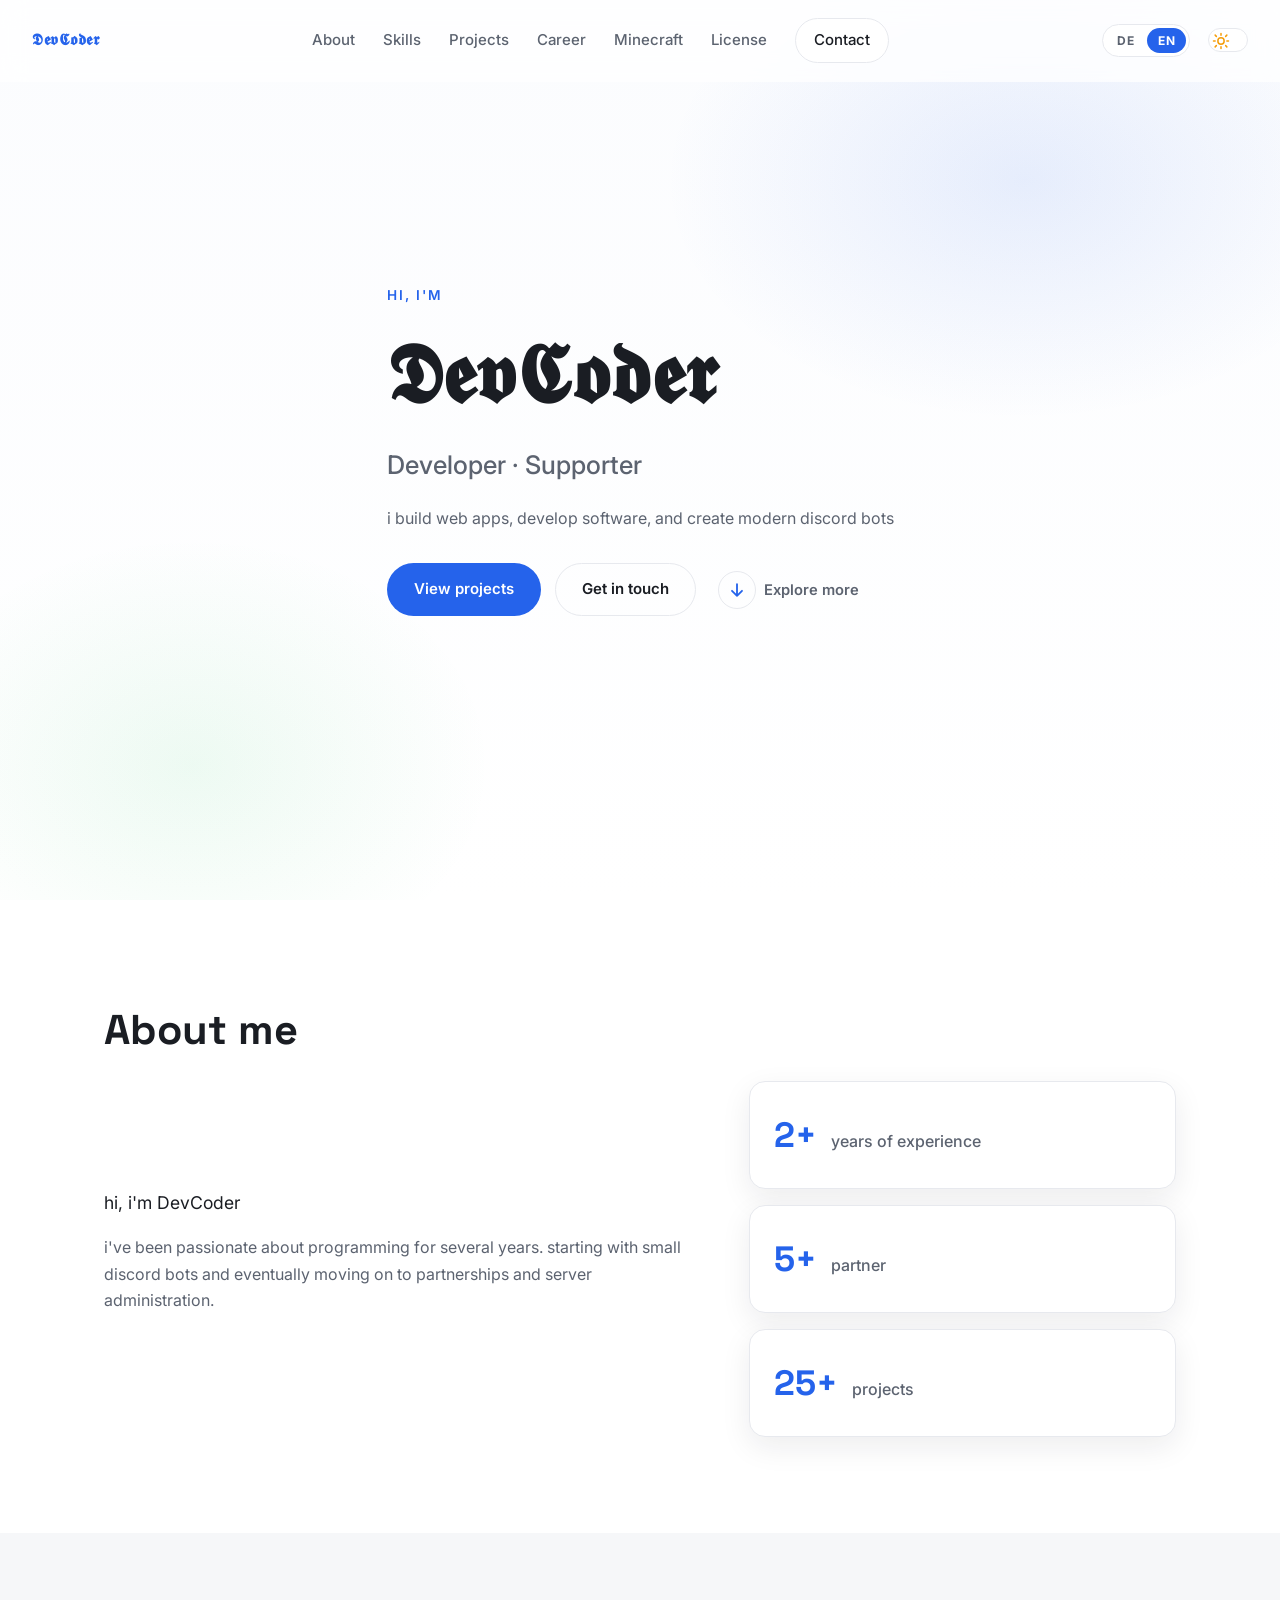
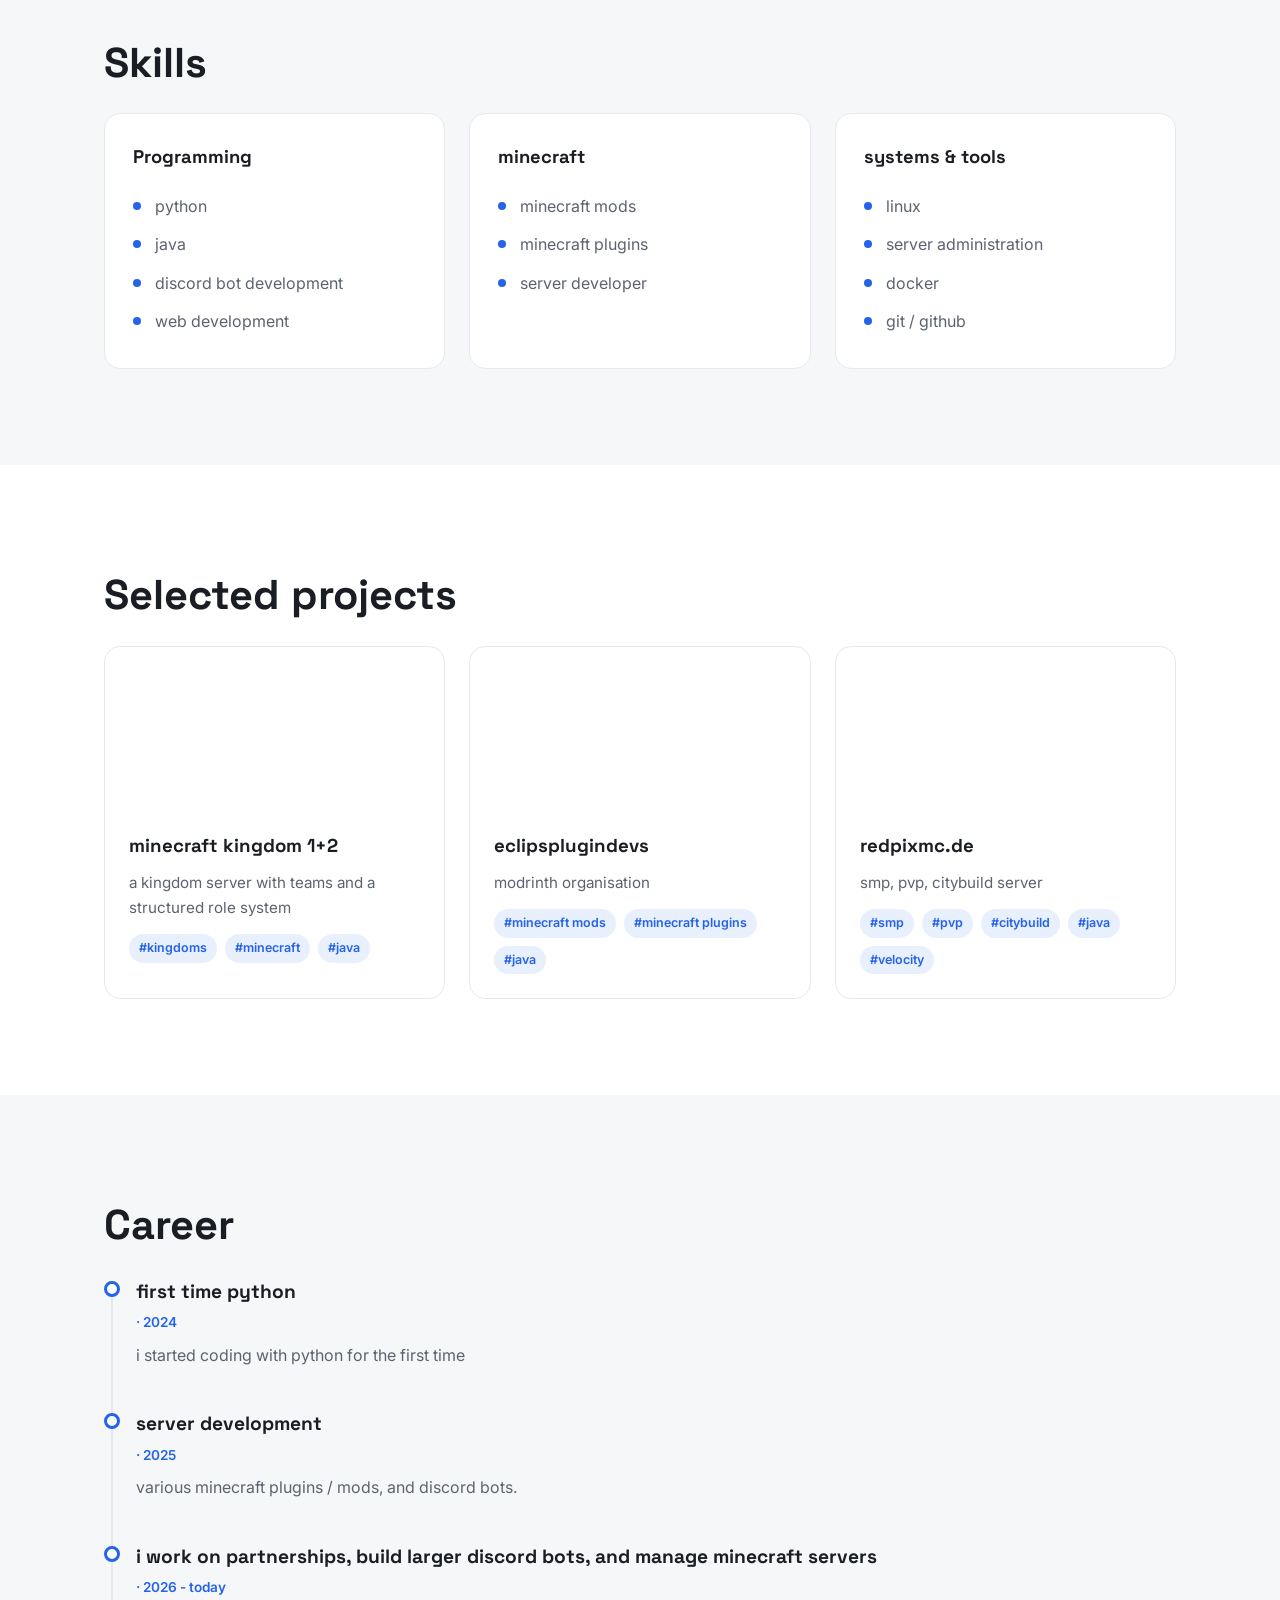
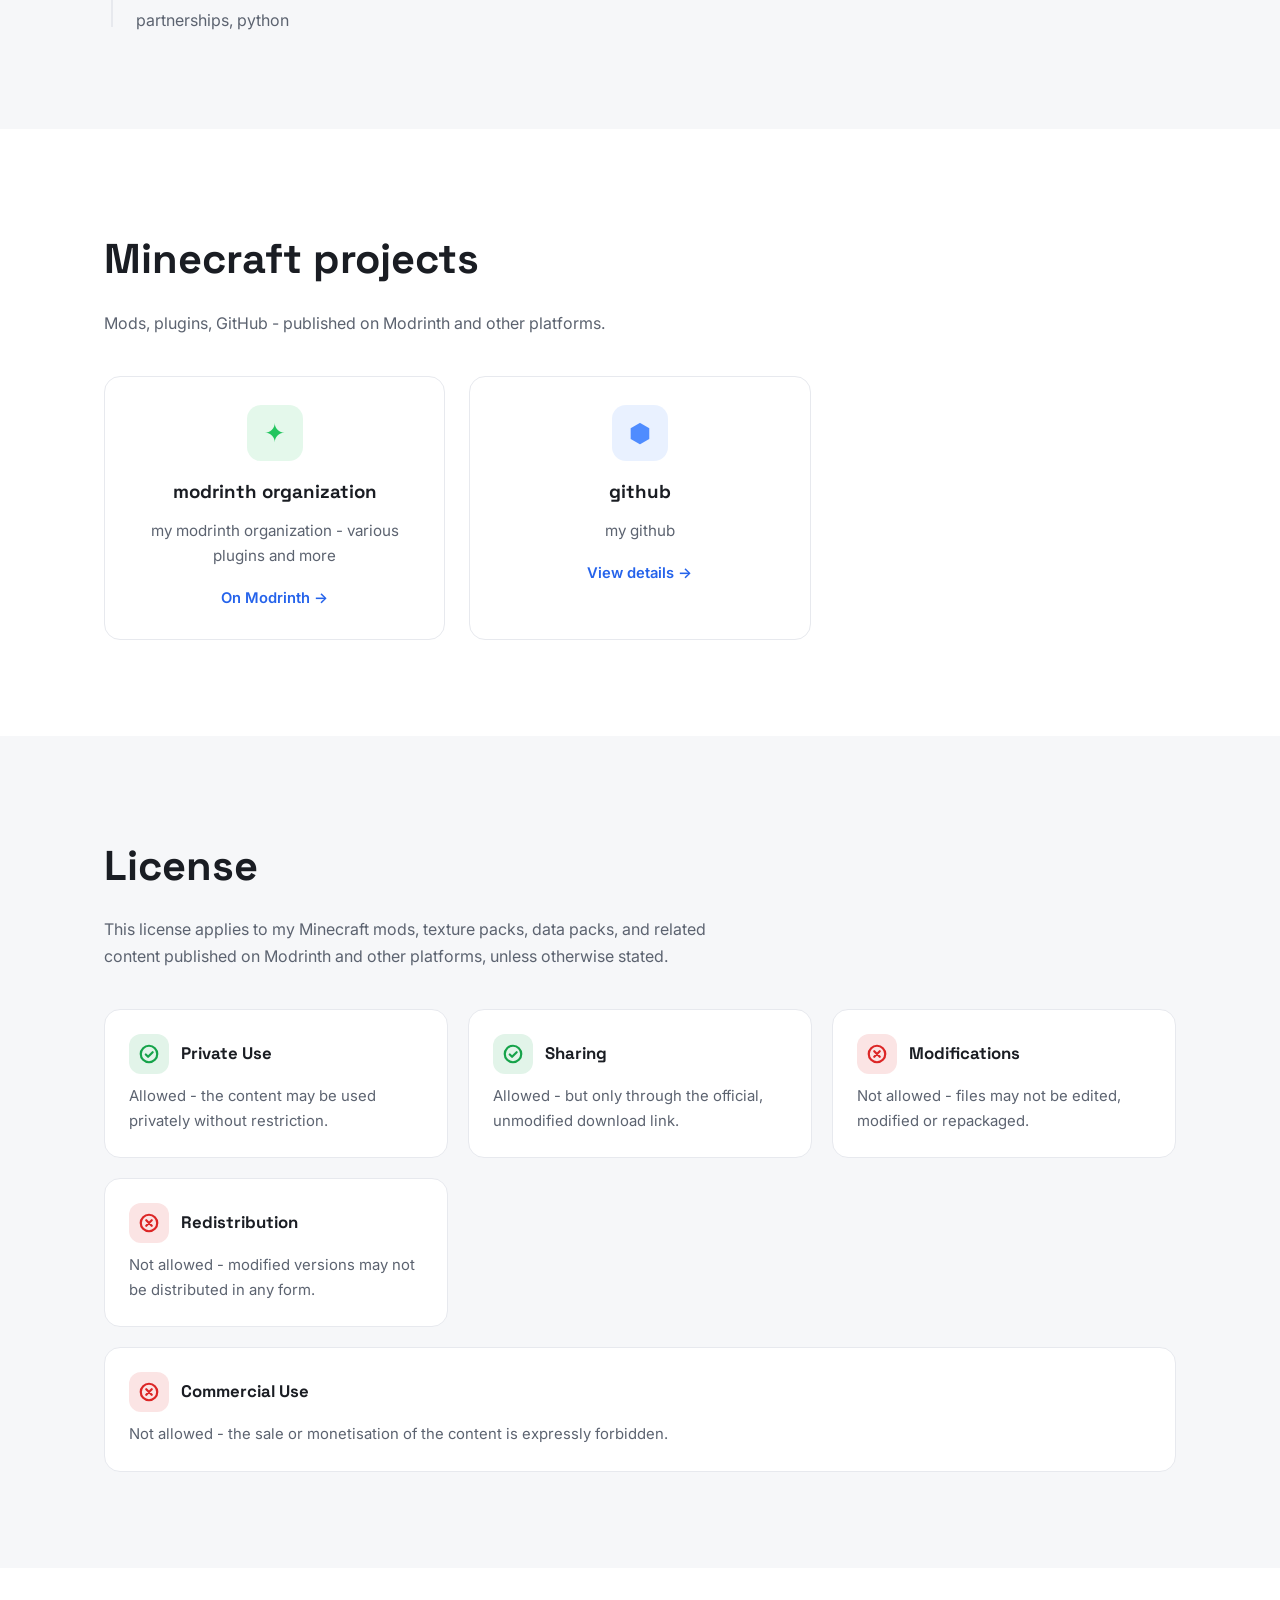
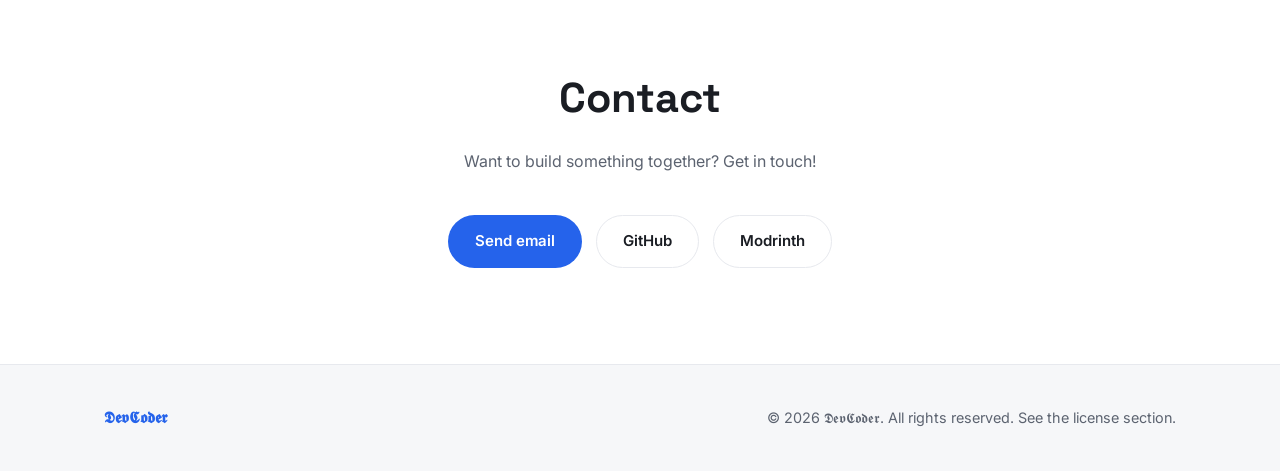
==== index.html @ bc1fdaef "Add files via upload" ====
<!DOCTYPE html>
<html lang="de">
<head>
  <meta charset="UTF-8" />
  <meta name="viewport" content="width=device-width, initial-scale=1.0" />
  <meta name="description" content="Portfolio eines Entwicklers – Web- & Software-Entwicklung, Minecraft-Modifikationen und mehr." />
  <meta name="theme-color" content="#2563eb" media="(prefers-color-scheme: light)" />
  <meta name="theme-color" content="#0b0e14" media="(prefers-color-scheme: dark)" />
  <title>DevCoder · Portfolio</title>
  <link rel="icon" type="image/svg+xml" href="favicon.svg" />
  <link rel="preconnect" href="https://fonts.googleapis.com" />
  <link rel="preconnect" href="https://fonts.gstatic.com" crossorigin />
  <link href="https://fonts.googleapis.com/css2?family=Inter:wght@400;500;600;700&family=Space+Grotesk:wght@500;700&display=swap" rel="stylesheet" />
  <link rel="stylesheet" href="styles.css" />
</head>
<body>

  <!-- ===== Navigationsleiste ===== -->
  <header class="nav" id="nav">
    <a href="#home" class="nav__logo" id="logo"></a>

    <nav class="nav__links" id="navLinks" aria-label="Hauptnavigation">
      <!-- Links werden von app.js generiert -->
    </nav>

    <div class="nav__right">
      <!-- Sprachumschalter (Optionen aus data.js) -->
      <div class="lang" id="langSwitch" role="group" aria-label="Sprache wählen"></div>
      <!-- Dark-Mode-Schalter -->
      <button class="theme" id="themeToggle" aria-label="Dark Mode umschalten" aria-pressed="false">
        <span class="theme__icon theme__icon--sun">
          <svg viewBox="0 0 24 24" width="18" height="18" fill="none" stroke="currentColor" stroke-width="2" stroke-linecap="round"><circle cx="12" cy="12" r="4.2"/><path d="M12 2v2.2M12 19.8V22M2 12h2.2M19.8 12H22M4.2 4.2l1.6 1.6M18.2 18.2l1.6 1.6M19.8 4.2l-1.6 1.6M5.8 18.2l-1.6 1.6"/></svg>
        </span>
        <span class="theme__icon theme__icon--moon">
          <svg viewBox="0 0 24 24" width="18" height="18" fill="none" stroke="currentColor" stroke-width="2" stroke-linecap="round" stroke-linejoin="round"><path d="M21 12.8A9 9 0 1 1 11.2 3a7 7 0 0 0 9.8 9.8z"/></svg>
        </span>
      </button>
      <!-- Mobile-Menü-Button -->
      <button class="nav__toggle" id="navToggle" aria-label="Menü öffnen">
        <span></span><span></span><span></span>
      </button>
    </div>
  </header>

  <!-- ===== Hero ===== -->
  <section class="hero" id="home">
    <div class="hero__mesh"></div>
    <div class="container hero__inner" id="hero"></div>
  </section>

  <!-- ===== Sektionen (Inhalte werden aus data.js gerendert) ===== -->
  <main>
    <section class="section" id="about" data-hidden></section>
    <section class="section section--alt" id="skills" data-hidden></section>
    <section class="section" id="work" data-hidden></section>
    <section class="section section--alt" id="career" data-hidden></section>
    <section class="section" id="minecraft" data-hidden></section>
    <section class="section section--alt" id="license" data-hidden></section>
    <section class="section" id="contact" data-hidden></section>
  </main>

  <!-- ===== Footer ===== -->
  <footer class="footer">
    <div class="container">
      <span class="footer__logo" id="footerLogo"></span>
      <p id="footerLine"></p>
    </div>
  </footer>

  <!-- Sozial/Utility -->
  <button class="to-top" id="toTop" aria-label="Zurück nach oben">
    <svg viewBox="0 0 24 24" width="20" height="20" fill="none" stroke="currentColor" stroke-width="2.2" stroke-linecap="round" stroke-linejoin="round"><path d="M12 19V5M6 11l6-6 6 6"/></svg>
  </button>

  <!-- Daten & Logik (Reihenfolge wichtig: erst data.js, dann app.js) -->
  <script src="data.js"></script>
  <script src="app.js"></script>
</body>
</html>
---- styles.css ----
/* ============================================
   Portfolio – Clean & Minimal
   ============================================ */
:root {
  --bg: #ffffff;
  --bg-alt: #f6f7f9;
  --surface: #ffffff;
  --surface-2: #ffffff;
  --text: #1a1d23;
  --text-muted: #5c6370;
  --border: #e7e9ee;
  --accent: #2563eb;
  --accent-2: #1d4ed8;
  --accent-soft: rgba(37, 99, 235, 0.10);
  --green: #16a34a;
  --red: #dc2626;
  --radius: 16px;
  --shadow: 0 10px 30px rgba(20, 24, 38, 0.08);
  --hero-from: #fbfcfe;
  --hero-to: #ffffff;
  --nav-bg: rgba(255, 255, 255, 0.75);
  --mesh-1: rgba(37, 99, 235, 0.10);
  --mesh-2: rgba(34, 197, 94, 0.08);
  --max: 1120px;
  --font: 'Inter', system-ui, -apple-system, sans-serif;
  --font-display: 'Space Grotesk', var(--font);
}

/* ---------- Dark Mode ---------- */
[data-theme="dark"] {
  --bg: #0b0e14;
  --bg-alt: #11151f;
  --surface: #151b27;
  --surface-2: #1b2231;
  --text: #e8ecf3;
  --text-muted: #9aa6b8;
  --border: #262e3d;
  --accent: #6ea8ff;
  --accent-2: #4f8cff;
  --accent-soft: rgba(110, 168, 255, 0.14);
  --green: #34d399;
  --red: #f87171;
  --shadow: 0 14px 40px rgba(0, 0, 0, 0.5);
  --hero-from: #0b0e14;
  --hero-to: #0e121b;
  --nav-bg: rgba(11, 14, 20, 0.78);
  --mesh-1: rgba(110, 168, 255, 0.12);
  --mesh-2: rgba(52, 211, 153, 0.08);
}

* { margin: 0; padding: 0; box-sizing: border-box; }

html { scroll-behavior: smooth; }

body {
  font-family: var(--font);
  color: var(--text);
  background: var(--bg);
  line-height: 1.65;
  -webkit-font-smoothing: antialiased;
  transition: background-color .35s ease, color .35s ease;
}

.container { max-width: var(--max); margin: 0 auto; padding: 0 24px; }

a { color: inherit; text-decoration: none; }

img { max-width: 100%; display: block; }

/* ---------- Nav ---------- */
.nav {
  position: fixed;
  inset: 0 0 auto 0;
  z-index: 100;
  display: flex;
  align-items: center;
  justify-content: space-between;
  padding: 18px 32px;
  background: var(--nav-bg);
  backdrop-filter: blur(12px);
  border-bottom: 1px solid transparent;
  transition: border-color .3s, box-shadow .3s;
}
.nav.scrolled {
  border-bottom: 1px solid var(--border);
  box-shadow: 0 4px 20px rgba(20, 24, 38, 0.06);
}
.nav__logo {
  font-family: var(--font-display);
  font-weight: 700;
  letter-spacing: .5px;
  color: var(--accent);
}
.nav__links { display: flex; gap: 28px; align-items: center; }
.nav__links a { font-size: 15px; font-weight: 500; color: var(--text-muted); transition: color .2s; }
.nav__links a:hover { color: var(--text); }
.nav__cta {
  padding: 9px 18px;
  border: 1px solid var(--border);
  border-radius: 999px;
  color: var(--text) !important;
  background: var(--surface);
}
.nav__cta:hover { border-color: var(--accent); color: var(--accent) !important; }

.nav__right { display: flex; align-items: center; gap: 18px; }

.lang { display: flex; gap: 2px; padding: 3px; border: 1px solid var(--border); border-radius: 999px; background: var(--surface); }
.lang__btn {
  border: 0;
  background: transparent;
  color: var(--text-muted);
  font-size: .75rem;
  font-weight: 700;
  letter-spacing: .5px;
  padding: 5px 11px;
  border-radius: 999px;
  cursor: pointer;
  font-family: var(--font);
  transition: background .2s, color .2s;
}
.lang__btn:hover { color: var(--text); }
.lang__btn.is-active { background: var(--accent); color: #fff; }
[data-theme="dark"] .lang__btn.is-active { color: #0b0e14; }

.nav__toggle { display: none; flex-direction: column; gap: 5px; background: none; border: 0; cursor: pointer; }

/* Dark-Mode-Schalter */
.theme {
  position: relative;
  width: 40px; height: 24px;
  border: 1px solid var(--border);
  border-radius: 999px;
  background: var(--surface);
  cursor: pointer;
  padding: 0;
  transition: border-color .2s, background .3s;
  overflow: hidden;
}
.theme:hover { border-color: var(--accent); }
.theme__icon {
  position: absolute;
  top: 3px;
  display: grid;
  place-items: center;
  width: 16px; height: 16px;
  color: var(--text-muted);
  transition: transform .35s cubic-bezier(.4,0,.2,1), opacity .3s, color .2s;
}
.theme__icon--sun { left: 3px; }
.theme__icon--moon { right: 3px; }
/* Helles Theme: aktiv ist Sonne */
.theme .theme__icon--moon { transform: translateY(24px); opacity: 0; }
.theme .theme__icon--sun { transform: translateY(0); opacity: 1; color: #f59e0b; }
/* Dunkles Theme: aktiv ist Mond */
[data-theme="dark"] .theme .theme__icon--moon { transform: translateY(0); opacity: 1; color: #a78bfa; }
[data-theme="dark"] .theme .theme__icon--sun { transform: translateY(-24px); opacity: 0; }
.nav__toggle span { width: 24px; height: 2px; background: var(--text); border-radius: 2px; transition: .3s; }
.nav__toggle.open span:nth-child(1) { transform: translateY(7px) rotate(45deg); }
.nav__toggle.open span:nth-child(2) { opacity: 0; }
.nav__toggle.open span:nth-child(3) { transform: translateY(-7px) rotate(-45deg); }

/* ---------- Hero ---------- */
.hero {
  position: relative;
  min-height: 100vh;
  display: flex;
  align-items: center;
  overflow: hidden;
  background: linear-gradient(180deg, var(--hero-from), var(--hero-to));
}
.hero__mesh {
  position: absolute;
  inset: 0;
  background:
    radial-gradient(600px 400px at 80% 20%, var(--mesh-1), transparent 60%),
    radial-gradient(500px 380px at 15% 85%, var(--mesh-2), transparent 60%);
  pointer-events: none;
}
.hero__inner { position: relative; z-index: 1; }
.hero__hello { color: var(--accent); font-weight: 600; letter-spacing: 2px; text-transform: uppercase; font-size: .85rem; }
.hero__name {
  font-family: var(--font-display);
  font-size: clamp(2.8rem, 8vw, 5.2rem);
  font-weight: 700;
  line-height: 1.05;
  margin: .3em 0;
}
.hero__role { font-size: clamp(1.1rem, 3vw, 1.6rem); color: var(--text-muted); font-weight: 500; }
.hero__tagline { max-width: 560px; margin: 1.2em 0 2em; color: var(--text-muted); }
.hero__actions { display: flex; gap: 14px; flex-wrap: wrap; align-items: center; }

.hero__down {
  display: inline-flex;
  align-items: center;
  gap: 8px;
  margin-left: 8px;
  color: var(--text-muted);
  font-weight: 600;
  font-size: .92rem;
}
.hero__down:hover { color: var(--accent); }
.hero__down-arrow {
  display: grid;
  place-items: center;
  width: 38px; height: 38px;
  border: 1px solid var(--border);
  border-radius: 50%;
  color: var(--accent);
  animation: down-bounce 1.8s ease-in-out infinite;
  transition: border-color .2s, background .2s;
}
.hero__down:hover .hero__down-arrow { border-color: var(--accent); background: var(--accent-soft); }
@keyframes down-bounce {
  0%, 100% { transform: translateY(0); }
  50% { transform: translateY(5px); }
}

/* ---------- Buttons ---------- */
.btn {
  display: inline-block;
  padding: 13px 26px;
  border-radius: 999px;
  font-weight: 600;
  font-size: 15px;
  border: 1px solid transparent;
  cursor: pointer;
  transition: transform .2s, box-shadow .2s, background .2s;
}
.btn--primary { background: var(--accent); color: #fff; }
[data-theme="dark"] .btn--primary { background: var(--accent); color: #0b0e14; }
.btn--primary:hover { box-shadow: 0 8px 24px rgba(37, 99, 235, 0.35); transform: translateY(-2px); }
.btn--ghost { border-color: var(--border); color: var(--text); }
.btn--ghost:hover { border-color: var(--accent); color: var(--accent); }

/* ---------- Sektionen ---------- */
.section { padding: 96px 0; }
.section--alt { background: var(--bg-alt); }
.section__title {
  font-family: var(--font-display);
  font-size: clamp(1.8rem, 4vw, 2.6rem);
  font-weight: 700;
  margin-bottom: 16px;
}
.section__lead { max-width: 640px; color: var(--text-muted); margin-bottom: 40px; }

/* ---------- Über ---------- */
.about__grid { display: grid; grid-template-columns: 1.4fr 1fr; gap: 48px; align-items: center; }
.about__text p { color: var(--text-muted); margin-bottom: 1em; }
.about__text p:first-child { color: var(--text); font-size: 1.1rem; }
.about__stats { display: flex; flex-direction: column; gap: 16px; }
.stat {
  background: var(--surface);
  border: 1px solid var(--border);
  border-radius: var(--radius);
  padding: 24px;
  display: flex;
  align-items: baseline;
  gap: 14px;
  box-shadow: var(--shadow);
}
.stat__num { font-family: var(--font-display); font-size: 2.2rem; font-weight: 700; color: var(--accent); }
.stat__label { color: var(--text-muted); font-weight: 500; }

/* ---------- Skills ---------- */
.skills__grid { display: grid; grid-template-columns: repeat(3, 1fr); gap: 24px; }
.skill-card {
  background: var(--surface);
  border: 1px solid var(--border);
  border-radius: var(--radius);
  padding: 28px;
  transition: transform .25s, box-shadow .25s;
}
.skill-card:hover { transform: translateY(-4px); box-shadow: var(--shadow); }
.skill-card h3 { font-family: var(--font-display); margin-bottom: 14px; font-size: 1.15rem; }
.skill-card ul { list-style: none; }
.skill-card li { color: var(--text-muted); padding: 6px 0 6px 22px; position: relative; }
.skill-card li::before {
  content: '';
  position: absolute; left: 0; top: 50%;
  transform: translateY(-50%);
  width: 8px; height: 8px;
  border-radius: 50%;
  background: var(--accent);
}

/* ---------- Projekte ---------- */
.projects__grid { display: grid; grid-template-columns: repeat(3, 1fr); gap: 24px; }
.project-card {
  background: var(--surface);
  border: 1px solid var(--border);
  border-radius: var(--radius);
  overflow: hidden;
  transition: transform .25s, box-shadow .25s;
}
.project-card:hover { transform: translateY(-6px); box-shadow: var(--shadow); }
.project-card__thumb { height: 160px; }
.project-card__body { padding: 24px; }
.project-card__body h3 { font-family: var(--font-display); margin-bottom: 8px; }
.project-card__body p { color: var(--text-muted); font-size: .95rem; }
.project-card__tags { display: flex; gap: 8px; margin-top: 14px; flex-wrap: wrap; }
.project-card__tags span {
  background: var(--accent-soft);
  color: var(--accent);
  font-size: .78rem;
  font-weight: 600;
  padding: 4px 10px;
  border-radius: 999px;
}

/* ---------- Timeline ---------- */
.timeline { position: relative; padding-left: 32px; }
.timeline::before {
  content: '';
  position: absolute;
  left: 7px; top: 6px; bottom: 6px;
  width: 2px;
  background: var(--border);
}
.timeline__item { position: relative; margin-bottom: 40px; }
.timeline__item:last-child { margin-bottom: 0; }
.timeline__dot {
  position: absolute;
  left: -32px; top: 5px;
  width: 16px; height: 16px;
  border-radius: 50%;
  background: var(--surface);
  border: 3px solid var(--accent);
}
.timeline__content h3 { font-family: var(--font-display); font-size: 1.2rem; }
.timeline__meta { display: block; color: var(--accent); font-weight: 600; font-size: .85rem; margin: 4px 0 8px; }
.timeline__content p { color: var(--text-muted); }

/* ---------- Minecraft ---------- */
.mc__grid { display: grid; grid-template-columns: repeat(3, 1fr); gap: 24px; }
.mc-card {
  background: var(--surface);
  border: 1px solid var(--border);
  border-radius: var(--radius);
  padding: 28px;
  text-align: center;
  transition: transform .25s, box-shadow .25s;
}
.mc-card:hover { transform: translateY(-6px); box-shadow: var(--shadow); }
.mc-card__icon {
  width: 56px; height: 56px;
  margin: 0 auto 16px;
  display: grid;
  place-items: center;
  font-size: 1.6rem;
  border-radius: 14px;
  color: var(--c);
  background: color-mix(in srgb, var(--c) 12%, transparent);
}
.mc-card h3 { font-family: var(--font-display); margin-bottom: 10px; }
.mc-card p { color: var(--text-muted); font-size: .95rem; margin-bottom: 16px; }
.mc-card .link { color: var(--accent); font-weight: 600; font-size: .92rem; }
.mc-card .link:hover { text-decoration: underline; }

/* ---------- Lizenz ---------- */
.license__grid { display: grid; grid-template-columns: repeat(3, 1fr); gap: 20px; }
.license-card {
  background: var(--surface);
  border: 1px solid var(--border);
  border-radius: var(--radius);
  padding: 24px;
  transition: transform .25s, box-shadow .25s, border-color .25s;
}
.license-card:hover { transform: translateY(-4px); box-shadow: var(--shadow); }
.license-card--wide { grid-column: span 3; }

.license-card__head { display: flex; align-items: center; gap: 12px; margin-bottom: 10px; }
.license-card__head h3 { font-family: var(--font-display); font-size: 1.05rem; margin: 0; }

.license-card__icon {
  flex: none;
  width: 40px; height: 40px;
  display: grid;
  place-items: center;
  border-radius: 12px;
}
.license-card__icon--allowed { color: var(--green); background: color-mix(in srgb, var(--green) 12%, transparent); }
.license-card__icon--denied  { color: var(--red);   background: color-mix(in srgb, var(--red) 12%, transparent); }

.license-card p { color: var(--text-muted); font-size: .93rem; }

/* ---------- Kontakt ---------- */
.contact__inner { text-align: center; }
.contact__inner .section__title, .contact__inner .section__lead { margin-left: auto; margin-right: auto; }
.contact__row { display: flex; justify-content: center; gap: 14px; flex-wrap: wrap; margin-top: 8px; }

/* ---------- Footer ---------- */
.footer { border-top: 1px solid var(--border); padding: 40px 0; background: var(--bg-alt); }
.footer .container { display: flex; justify-content: space-between; align-items: center; gap: 16px; flex-wrap: wrap; }
.footer span { font-family: var(--font-display); font-weight: 700; color: var(--accent); }
.footer p { color: var(--text-muted); font-size: .9rem; }

/* ---------- Zurück nach oben ---------- */
.to-top {
  position: fixed;
  right: 24px;
  bottom: 24px;
  z-index: 90;
  width: 48px; height: 48px;
  border: 1px solid var(--border);
  border-radius: 50%;
  background: var(--surface);
  color: var(--text);
  cursor: pointer;
  display: grid;
  place-items: center;
  box-shadow: var(--shadow);
  opacity: 0;
  visibility: hidden;
  transform: translateY(16px);
  transition: opacity .3s, transform .3s, visibility .3s, border-color .2s, background .2s, color .2s;
}
.to-top.show { opacity: 1; visibility: visible; transform: translateY(0); }
.to-top:hover { border-color: var(--accent); color: var(--accent); }
.to-top:hover svg { animation: up-bounce 1s ease-in-out infinite; }
@keyframes up-bounce {
  0%, 100% { transform: translateY(0); }
  50% { transform: translateY(-3px); }
}

/* Sanfte Theme-Übergänge für Elemente */
.nav, .section, .section--alt, .stat, .skill-card, .project-card, .mc-card,
.license-card, .lang, .theme, .footer, .to-top {
  transition: background-color .35s ease, border-color .35s ease, box-shadow .35s ease,
              transform .25s, color .2s;
}

/* ---------- Responsive ---------- */
@media (max-width: 900px) {
  .skills__grid, .projects__grid, .mc__grid { grid-template-columns: 1fr 1fr; }
  .license__grid { grid-template-columns: 1fr 1fr; }
  .license-card--wide { grid-column: span 2; }
  .about__grid { grid-template-columns: 1fr; }
}

@media (max-width: 640px) {
  .section { padding: 64px 0; }
  .nav__links {
    position: fixed;
    top: 0; right: 0; bottom: 0;
    width: 260px;
    flex-direction: column;
    justify-content: center;
    background: var(--surface);
    border-left: 1px solid var(--border);
    transform: translateX(100%);
    transition: transform .35s cubic-bezier(.4,0,.2,1);
    gap: 24px;
  }
  .nav__links.open { transform: translateX(0); }
  .nav__toggle { display: flex; }
  .nav__right { gap: 0; }
  .nav__toggle { z-index: 110; position: relative; }
  .skills__grid, .projects__grid, .mc__grid, .license__grid { grid-template-columns: 1fr; }
  .license-card--wide { grid-column: span 1; }
  .contact__row { flex-direction: column; align-items: center; }
}
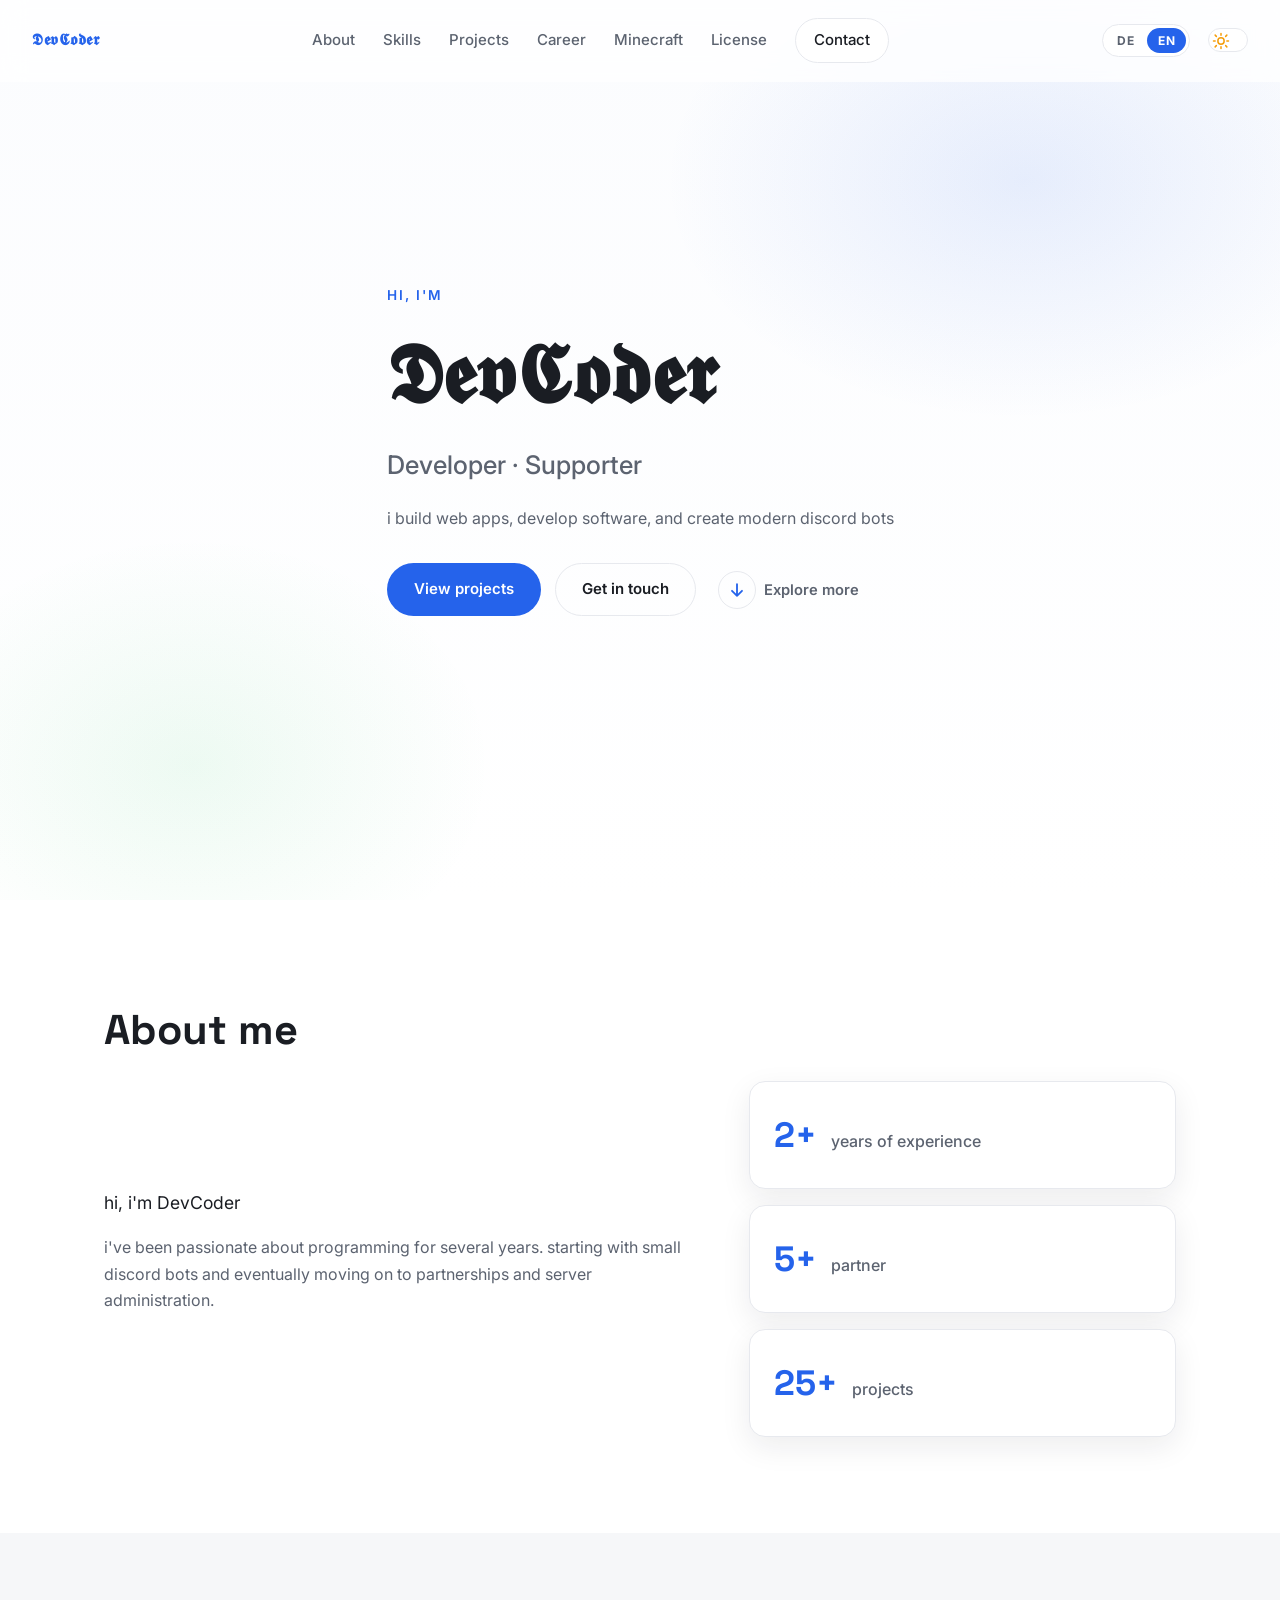
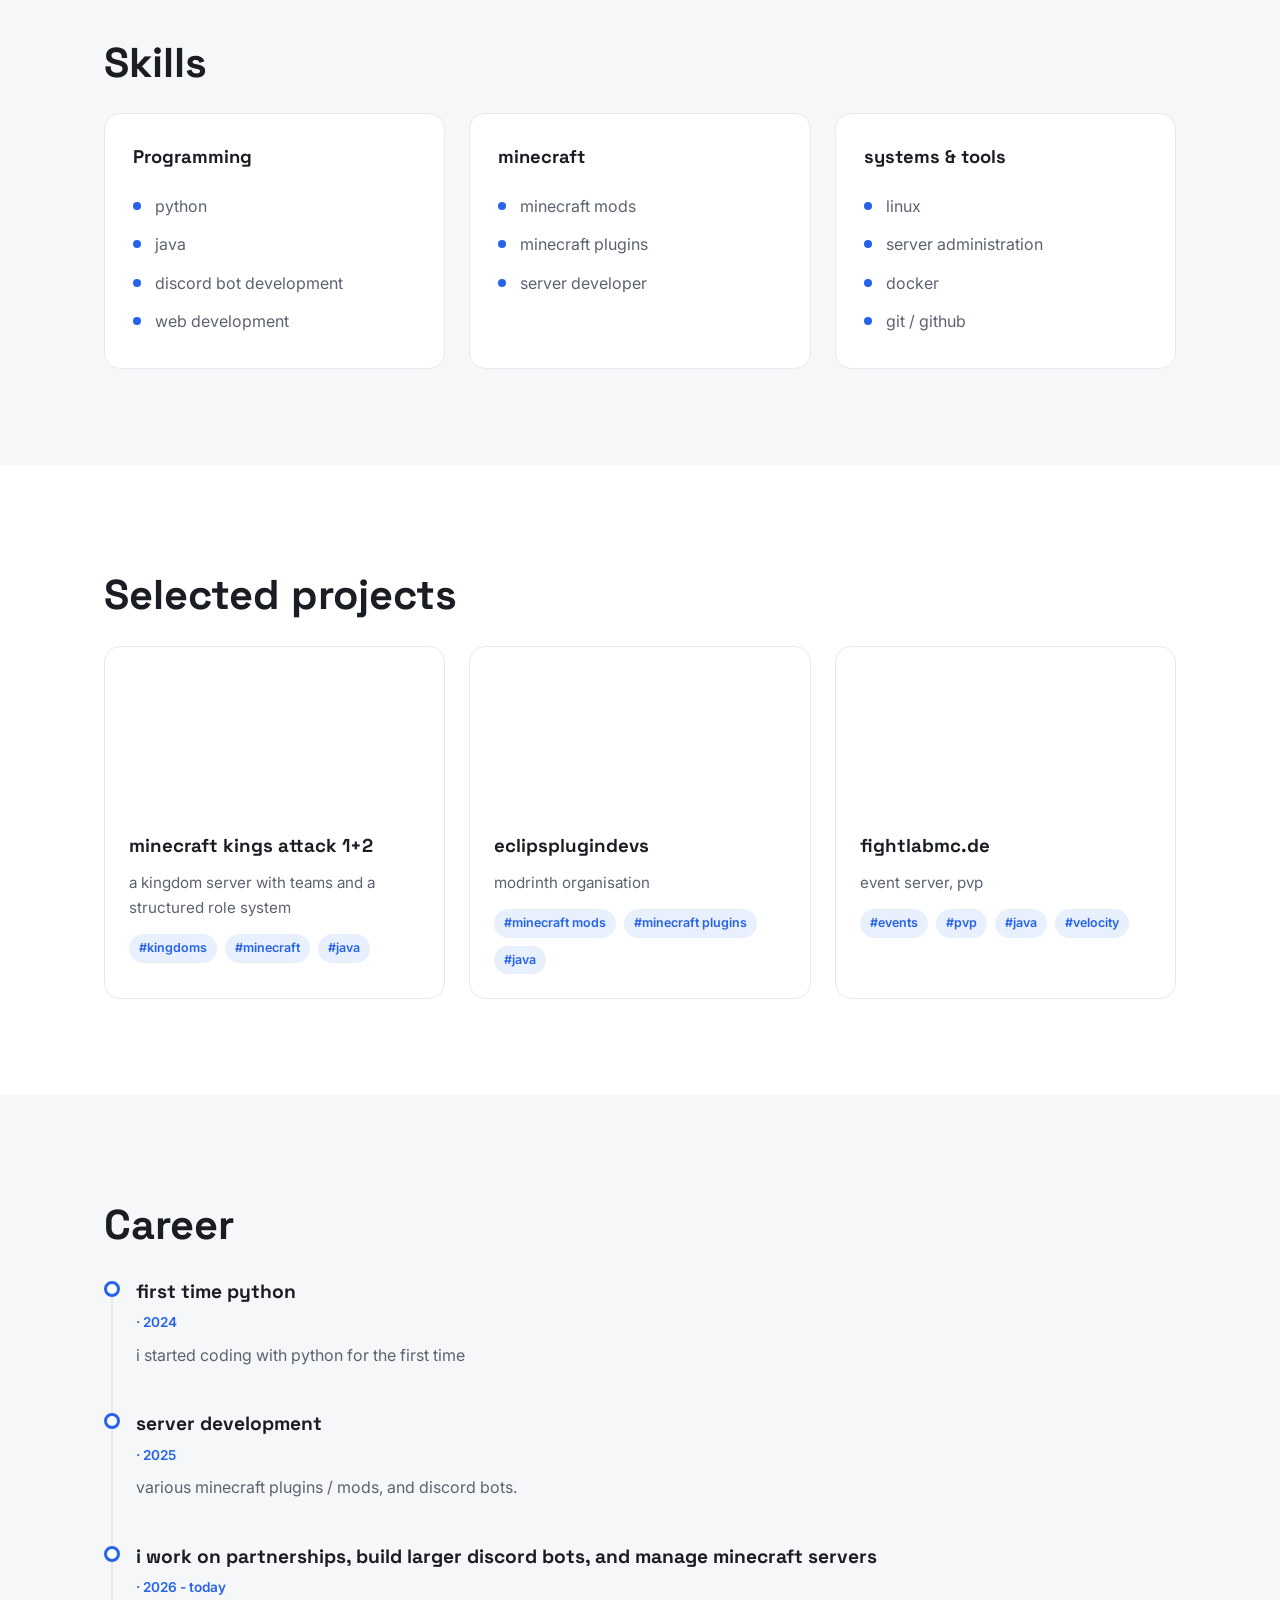
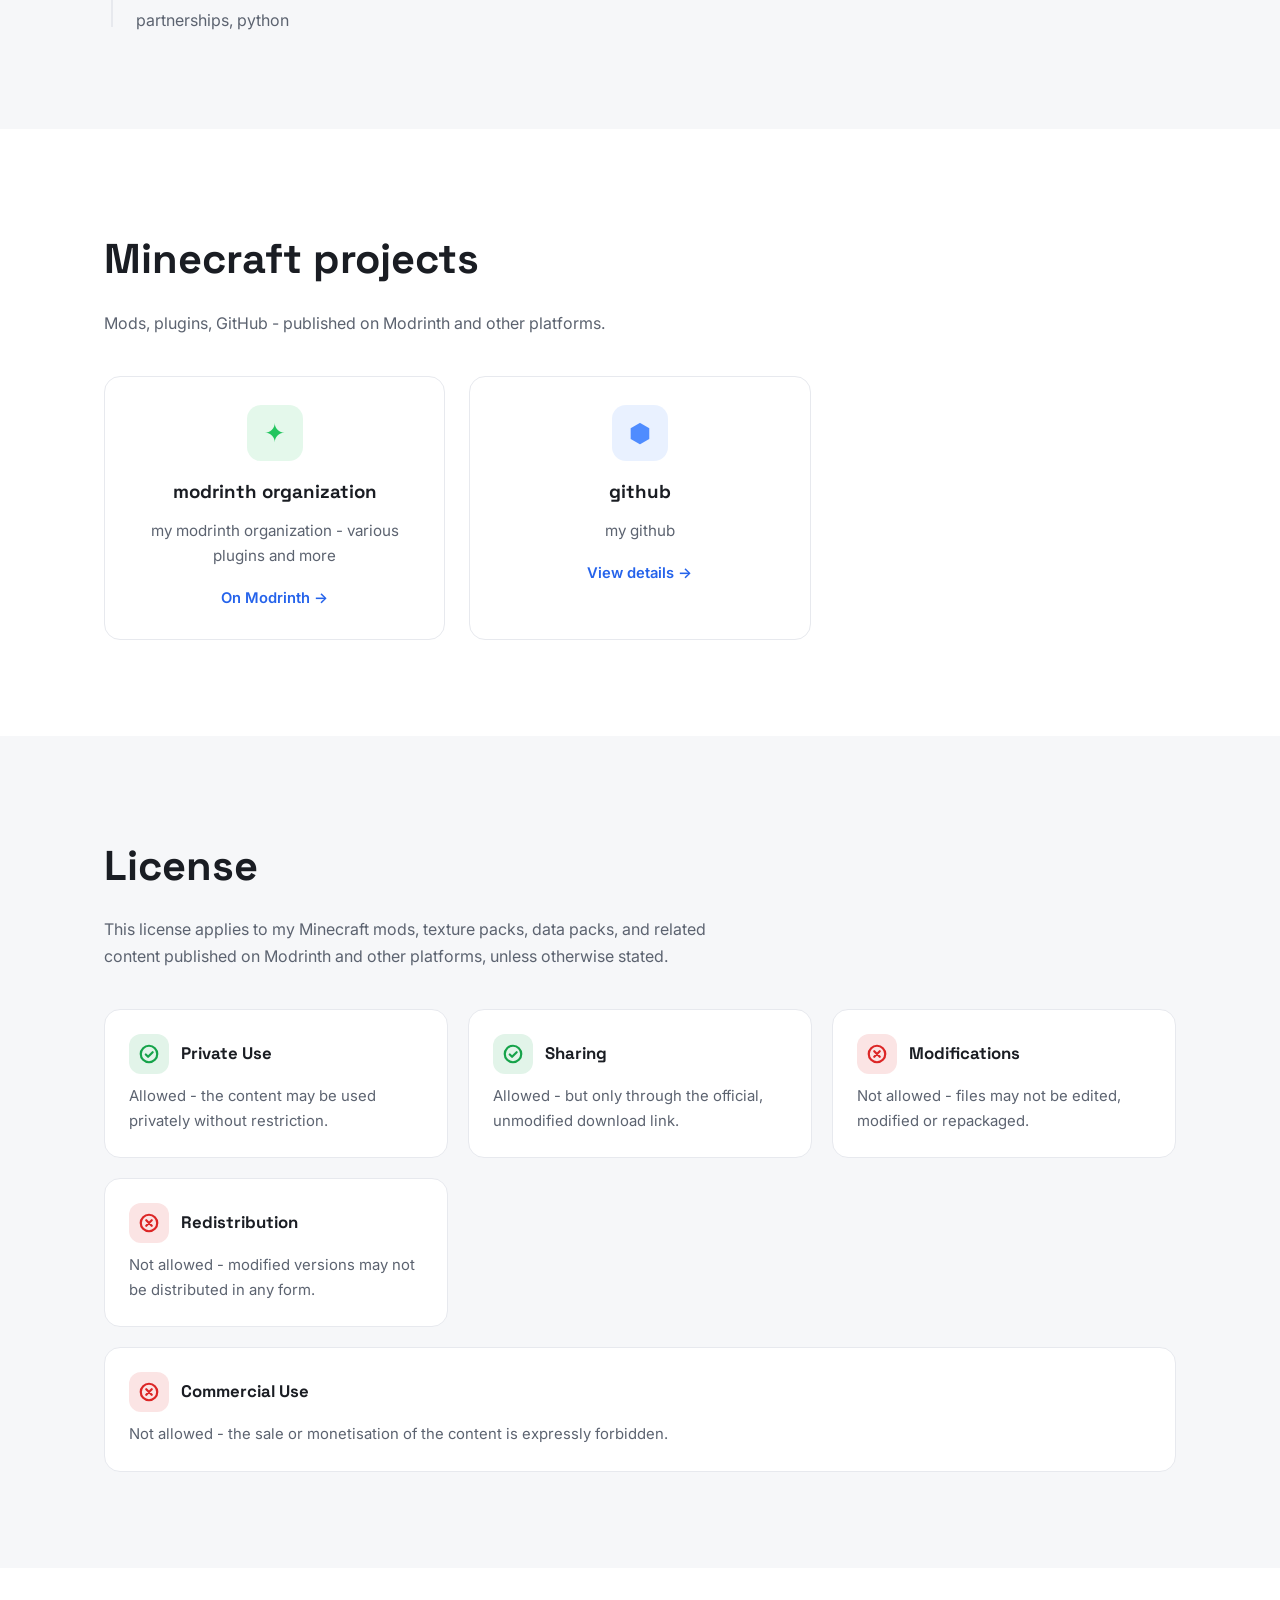
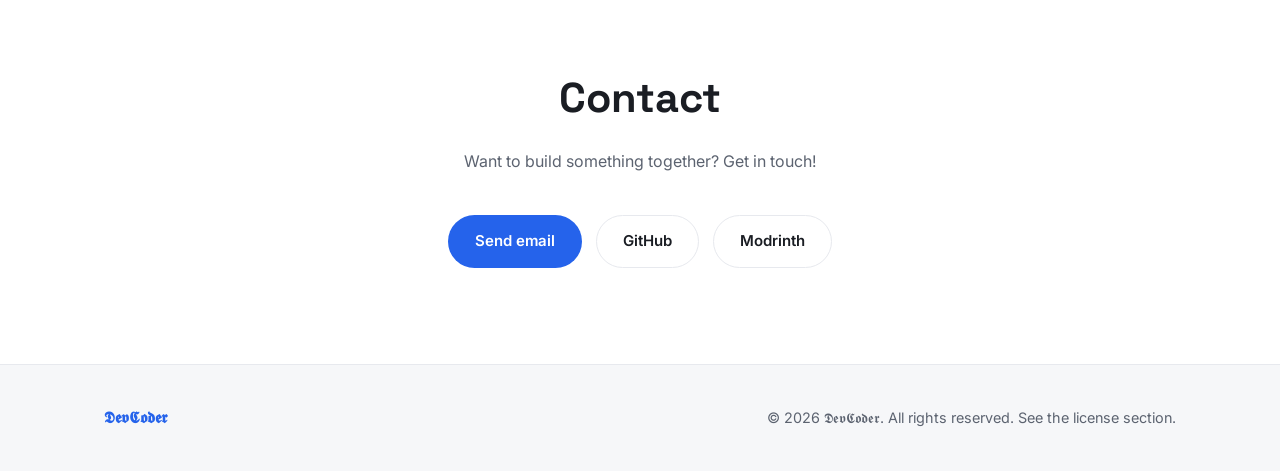
==== commit 8cf4f202: "Update index.html" ====
--- a/index.html
+++ b/index.html
@@ -3,7 +3,7 @@
 <head>
   <meta charset="UTF-8" />
   <meta name="viewport" content="width=device-width, initial-scale=1.0" />
-  <meta name="description" content="Portfolio eines Entwicklers – Web- & Software-Entwicklung, Minecraft-Modifikationen und mehr." />
+  <meta name="description" content="DevCoder - Portfolio" />
   <meta name="theme-color" content="#2563eb" media="(prefers-color-scheme: light)" />
   <meta name="theme-color" content="#0b0e14" media="(prefers-color-scheme: dark)" />
   <title>DevCoder · Portfolio</title>
